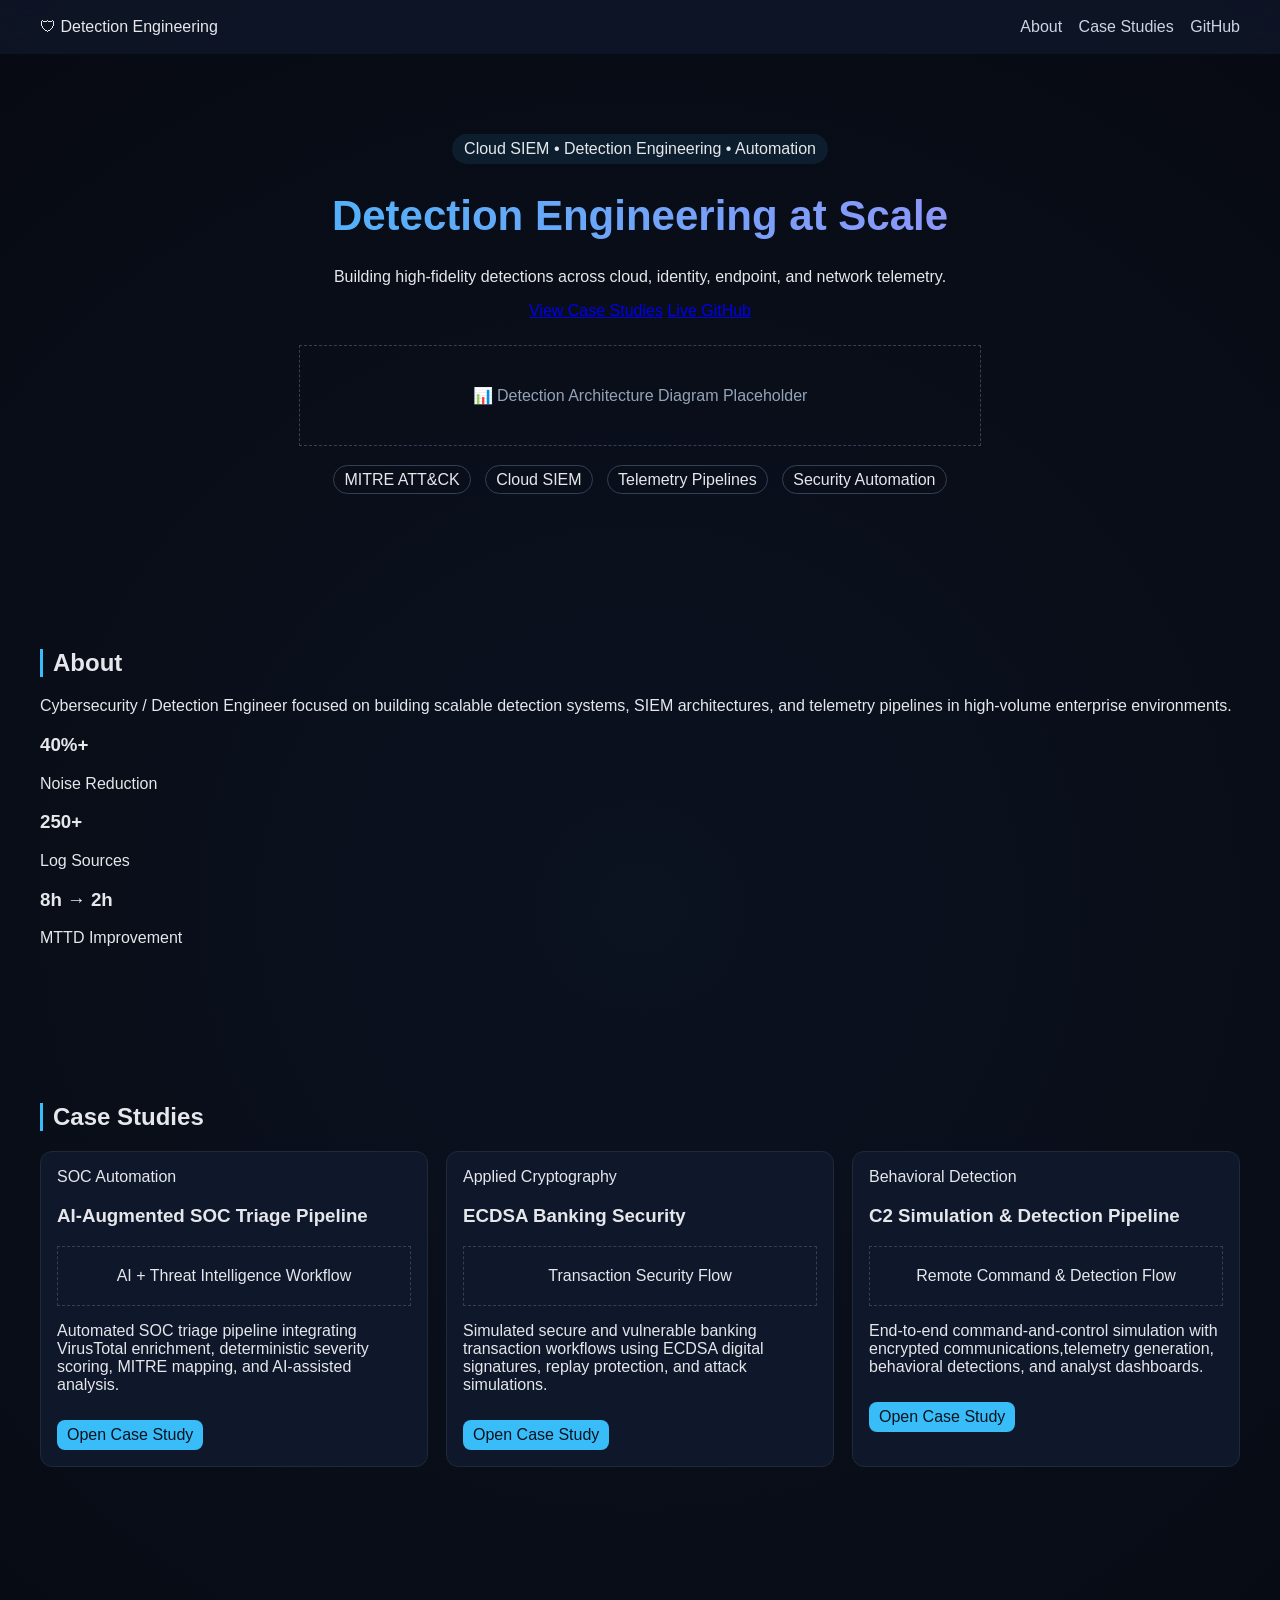
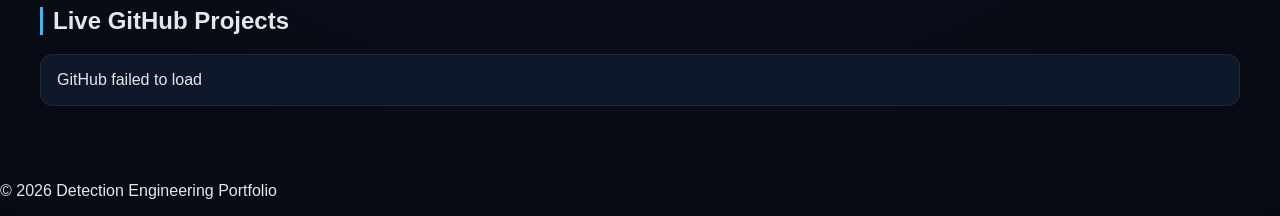
==== index.html @ 0fc83d26 "Update link for case study in index.html" ====
<!DOCTYPE html>
<html lang="en">
<head>
  <meta charset="UTF-8" />
  <meta name="viewport" content="width=device-width, initial-scale=1.0"/>
  <title>Detection Engineering Portfolio</title>
  <link rel="stylesheet" href="style.css">
</head>

<body>

<nav class="navbar">
  <div class="logo">🛡 Detection Engineering</div>
  <div class="links">
    <a href="#about">About</a>
    <a href="#projects">Case Studies</a>
    <a href="#github">GitHub</a>
  </div>
</nav>

<header class="hero">
  <div class="hero-tag">Cloud SIEM • Detection Engineering • Automation</div>
  <h1>Detection Engineering at Scale</h1>
  <p>Building high-fidelity detections across cloud, identity, endpoint, and network telemetry.</p>

  <div class="hero-actions">
    <a class="primary-btn" href="#projects">View Case Studies</a>
    <a class="secondary-btn" href="#github">Live GitHub</a>
  </div>

  <div class="hero-image">📊 Detection Architecture Diagram Placeholder</div>

  <div class="hero-badges">
    <span>MITRE ATT&CK</span>
    <span>Cloud SIEM</span>
    <span>Telemetry Pipelines</span>
    <span>Security Automation</span>
  </div>
</header>

<section id="about" class="section">
  <h2>About</h2>

  <div class="about-card">
    Cybersecurity / Detection Engineer focused on building scalable detection systems,
    SIEM architectures, and telemetry pipelines in high-volume enterprise environments.

    <div class="stats">
      <div class="stat"><h3>40%+</h3><p>Noise Reduction</p></div>
      <div class="stat"><h3>250+</h3><p>Log Sources</p></div>
      <div class="stat"><h3>8h → 2h</h3><p>MTTD Improvement</p></div>
    </div>
  </div>
</section>

<section id="projects" class="section">
  <h2>Case Studies</h2>

  <div class="grid">

    <div class="card">
      <div class="card-tag">SOC Automation</div>
      <h3>AI-Augmented SOC Triage Pipeline</h3>
      <div class="card-image">AI + Threat Intelligence Workflow </div>
      <p> Automated SOC triage pipeline integrating VirusTotal enrichment, deterministic severity scoring, MITRE mapping, and AI-assisted analysis. </p>
      <a class="card-btn" href="projects/llm-augmented-alert-triage -automation-pipeline.html"> Open Case Study </a>
    </div>

    <div class="card">
      <div class="card-tag">Applied Cryptography</div>
      <h3>ECDSA Banking Security</h3>
      <div class="card-image">Transaction Security Flow</div>
      <p>Simulated secure and vulnerable banking transaction workflows using ECDSA digital signatures, replay protection, and attack simulations.</p>
      <a class="card-btn" href="projects/ecdsa-banking-security.html">Open Case Study</a>
    </div>


    <div class="card">
      <div class="card-tag">Behavioral Detection</div>
      <h3>C2 Simulation & Detection Pipeline</h3>
      <div class="card-image">Remote Command & Detection Flow</div>
      <p>End-to-end command-and-control simulation with encrypted communications,telemetry generation, behavioral detections, and analyst dashboards.</p>
      <a class="card-btn" href="projects/c2-detection-pipeline.html">Open Case Study</a>
    </div>


  </div>
</section>

<section id="github" class="section">
  <h2>Live GitHub Projects</h2>
  <div class="grid" id="github-projects"></div>
</section>

<footer>
  <p>© 2026 Detection Engineering Portfolio</p>
</footer>

<script>
const langColors = {
  Python:"#3572A5", JavaScript:"#f1e05a", Go:"#00ADD8",
  Shell:"#89e051", TypeScript:"#2b7489"
};

function formatDate(d){
  return new Date(d).toLocaleDateString("en-US",{month:"short",year:"numeric"});
}

async function loadRepos(){
  const container = document.getElementById("github-projects");

  try {
    const res = await fetch("https://api.github.com/users/JanieAbutu/repos");
    const repos = await res.json();

    container.innerHTML = "";

    repos
      .filter(r => !r.fork)
      .sort((a,b)=>new Date(b.updated_at)-new Date(a.updated_at))
      .slice(0,6)
      .forEach(repo => {

        const card = document.createElement("div");
        card.className = "card";

        const color = langColors[repo.language] || "#64748b";

        card.innerHTML = `
          <div class="card-top">
            <span class="lang-dot" style="background:${color}"></span>
            <span class="card-tag">${repo.language || "Unknown"}</span>
          </div>

          <h3>${repo.name}</h3>

          <div class="card-image">🔗 Repo Preview</div>

          <p>${repo.description || "No description"}</p>

          <div class="repo-meta">
            📅 Created ${formatDate(repo.created_at)}
            • 🔄 Updated ${formatDate(repo.updated_at)}
          </div>

          <a class="card-btn" href="${repo.html_url}" target="_blank">
            View Repository →
          </a>
        `;

        container.appendChild(card);
      });

  } catch(e){
    container.innerHTML = "<div class='card'>GitHub failed to load</div>";
  }
}

window.addEventListener("DOMContentLoaded", loadRepos);
</script>

</body>
</html>
---- style.css ----
body {
  margin:0;
  font-family: Arial;
  background: radial-gradient(circle,#0b1220,#070a12);
  color:#e5e7eb;
}

/* NAV */
.navbar {
  display:flex;
  justify-content:space-between;
  padding:18px 40px;
  background:rgba(15,23,42,0.8);
  backdrop-filter:blur(10px);
}

.navbar a { color:#cbd5e1; margin-left:12px; text-decoration:none; }

/* HERO */
.hero { text-align:center; padding:80px 40px; }

.hero h1 {
  font-size:42px;
  background:linear-gradient(90deg,#38bdf8,#a78bfa);
  -webkit-background-clip:text;
  -webkit-text-fill-color:transparent;
}

.hero-tag {
  background:rgba(56,189,248,0.1);
  padding:6px 12px;
  display:inline-block;
  border-radius:999px;
}

.hero-image {
  margin:25px auto;
  padding:40px;
  border:1px dashed #334155;
  max-width:600px;
  color:#94a3b8;
}

/* SECTIONS */
.section { padding:60px 40px; }

h2 { border-left:3px solid #38bdf8; padding-left:10px; }

/* GRID */
.grid {
  display:grid;
  grid-template-columns:repeat(auto-fit,minmax(260px,1fr));
  gap:18px;
}

/* CARDS */
.card {
  background:#0f172a;
  border:1px solid #1f2937;
  padding:16px;
  border-radius:12px;
}

.card:hover { border-color:#38bdf8; transform:translateY(-4px); }

.card-image {
  padding:20px;
  border:1px dashed #334155;
  margin:10px 0;
  text-align:center;
}

/* BADGES */
.hero-badges span {
  margin:5px;
  padding:5px 10px;
  border:1px solid #334155;
  border-radius:999px;
}

/* META */
.repo-meta {
  font-size:12px;
  color:#94a3b8;
}

/* BUTTON */
.card-btn {
  display:inline-block;
  margin-top:10px;
  padding:6px 10px;
  background:#38bdf8;
  color:#0b1220;
  border-radius:8px;
  text-decoration:none;
}
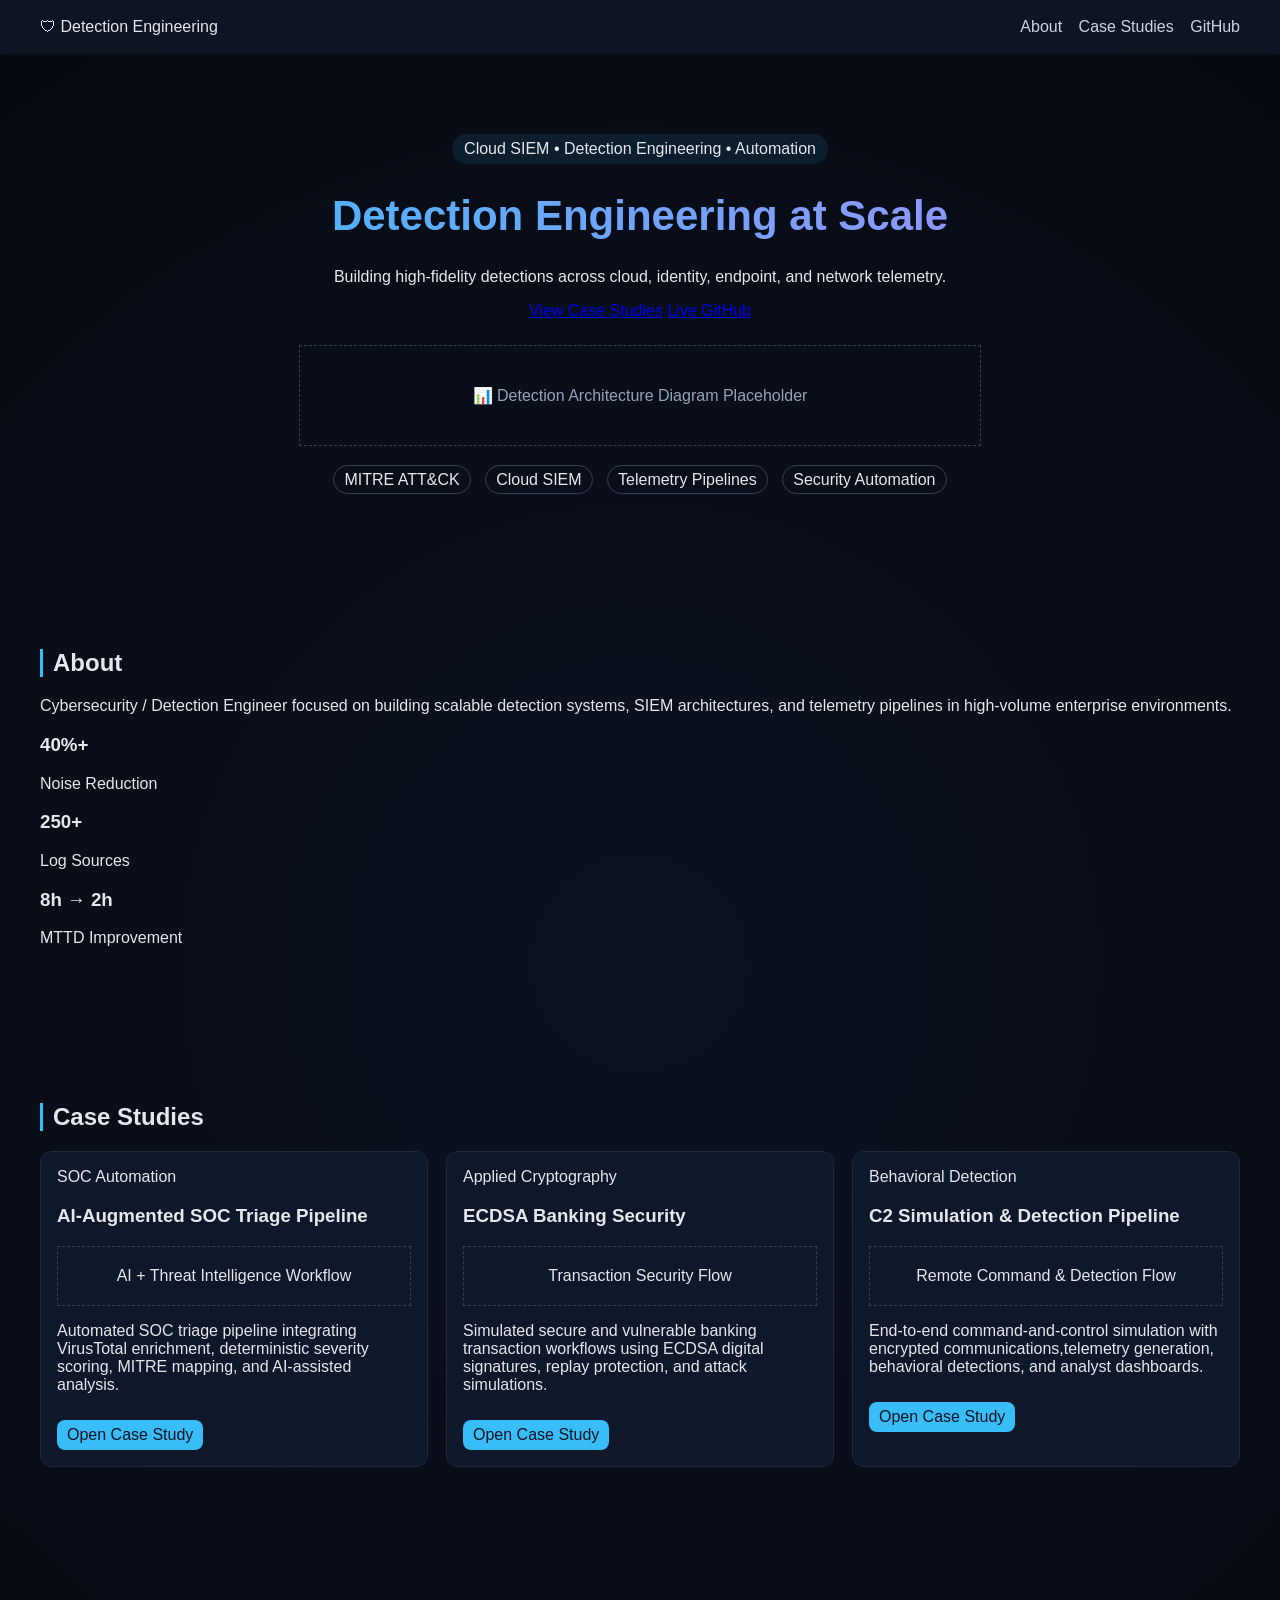
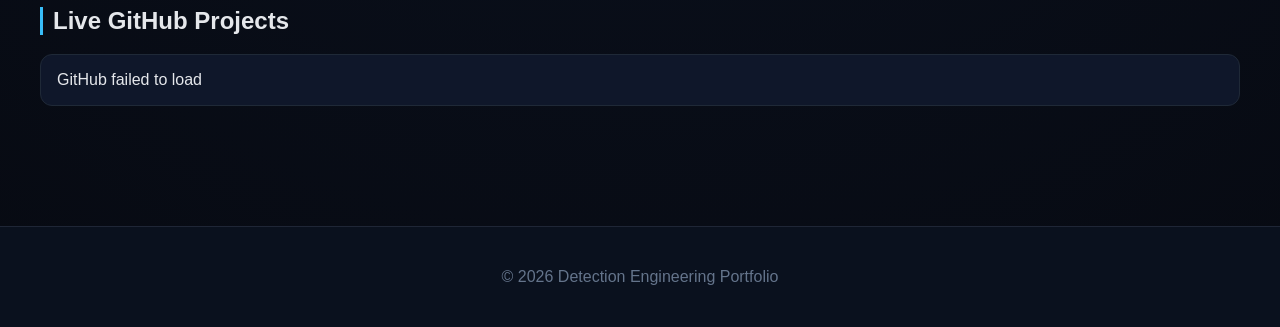
==== commit fc18bb74: "Update link to C2 simulation detection case study" ====
--- a/index.html
+++ b/index.html
@@ -80,7 +80,7 @@
       <h3>C2 Simulation & Detection Pipeline</h3>
       <div class="card-image">Remote Command & Detection Flow</div>
       <p>End-to-end command-and-control simulation with encrypted communications,telemetry generation, behavioral detections, and analyst dashboards.</p>
-      <a class="card-btn" href="projects/c2-detection-pipeline.html">Open Case Study</a>
+      <a class="card-btn" href="projects/C2-simulation-detection.html">Open Case Study</a>
     </div>
 
 
@@ -116,7 +116,7 @@
     container.innerHTML = "";
 
     repos
-      .filter(r => !r.fork)
+      .filter(r => !r.fork && r.name !== "JanieAbutu.github.io")
       .sort((a,b)=>new Date(b.updated_at)-new Date(a.updated_at))
       .slice(0,6)
       .forEach(repo => {
--- a/style.css
+++ b/style.css
@@ -94,3 +94,49 @@
   border-radius:8px;
   text-decoration:none;
 }
+
+footer {
+  text-align: center;
+  padding: 25px 20px;
+  color: #64748b;
+  border-top: 1px solid rgba(148, 163, 184, 0.15);
+  margin-top: 60px;
+  background: rgba(11, 18, 32, 0.9);
+}
+
+.case-navbar {
+  position: sticky;
+  top: 0;
+  z-index: 1000;
+
+  display: flex;
+  align-items: center;
+  justify-content: space-between;
+
+  padding: 14px 24px;
+
+  background: rgba(11, 18, 32, 0.85);
+  backdrop-filter: blur(12px);
+
+  border-bottom: 1px solid rgba(148, 163, 184, 0.15);
+}
+
+.back-link {
+  color: #38bdf8;
+  text-decoration: none;
+  font-size: 14px;
+  padding: 6px 10px;
+  border-radius: 8px;
+  border: 1px solid rgba(56, 189, 248, 0.25);
+  transition: 0.2s;
+}
+
+.back-link:hover {
+  background: rgba(56, 189, 248, 0.12);
+}
+
+.case-title {
+  color: #cbd5e1;
+  font-size: 14px;
+  opacity: 0.8;
+}
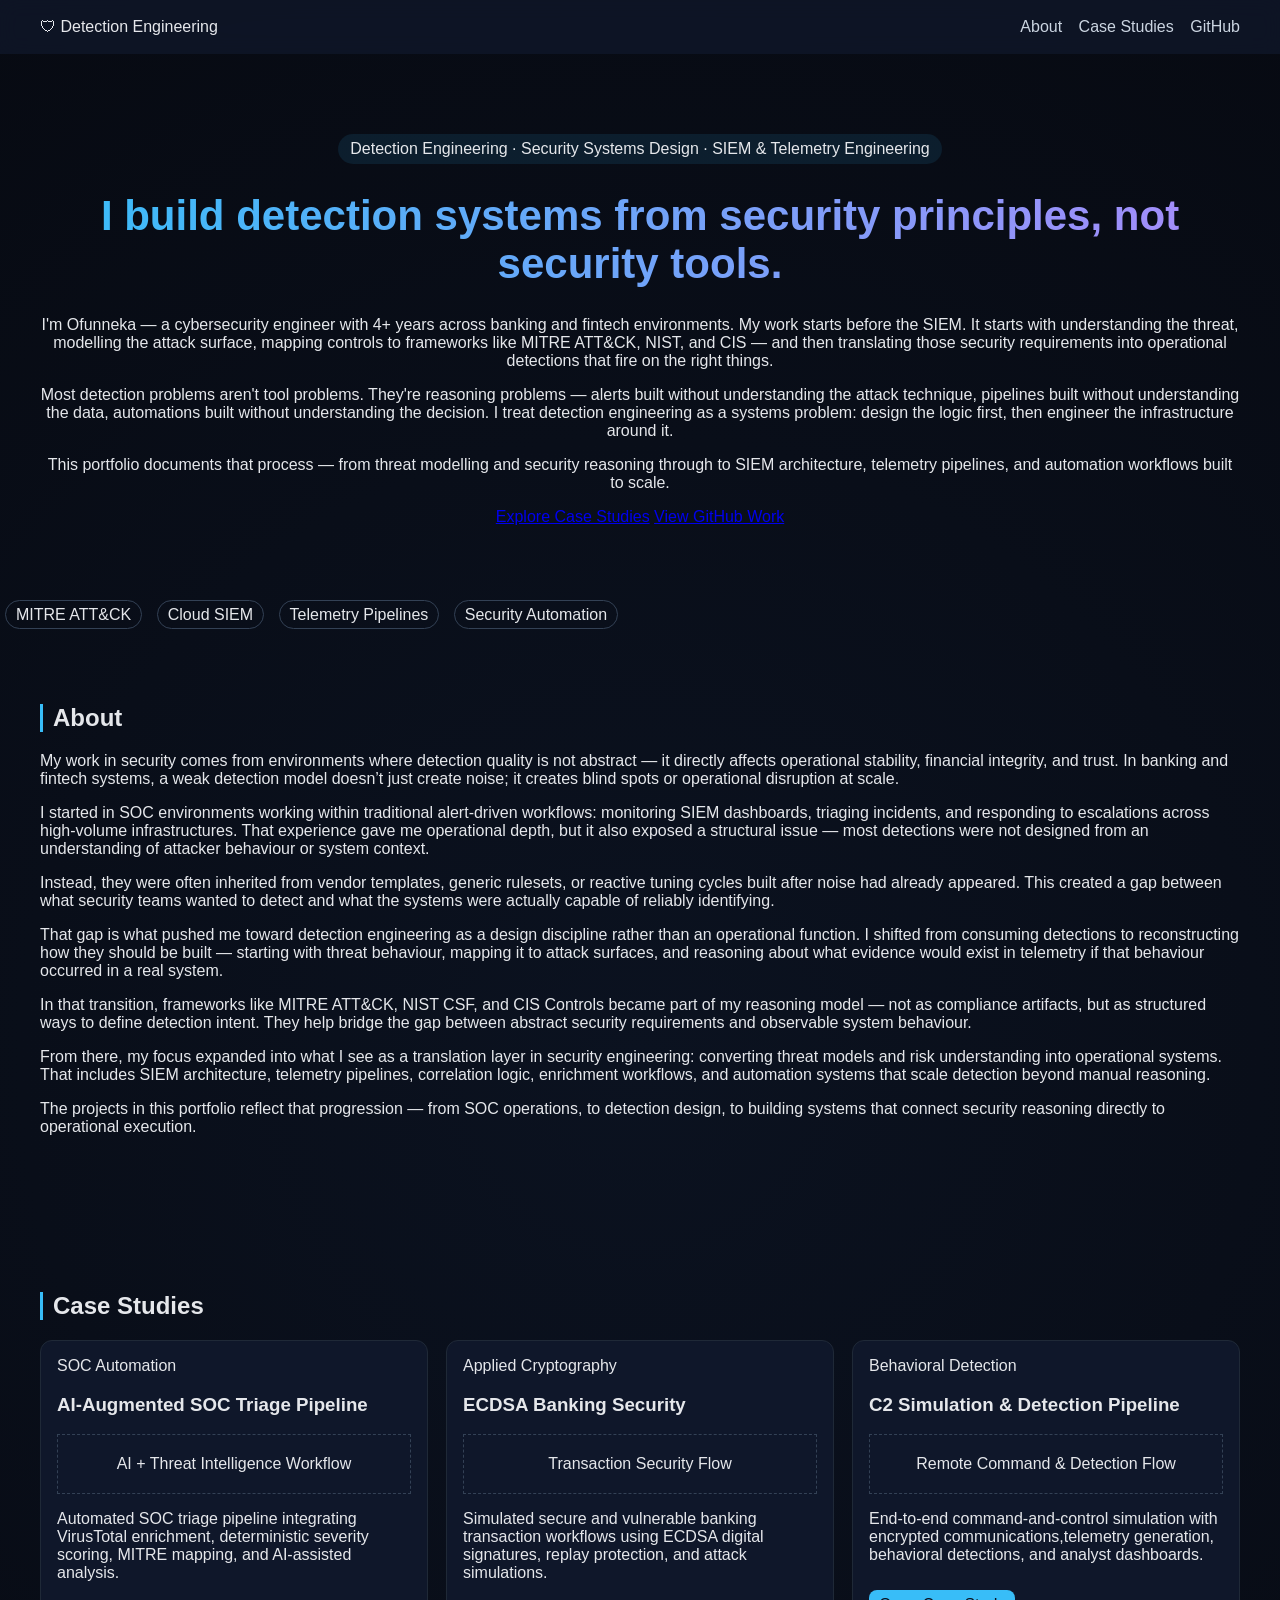
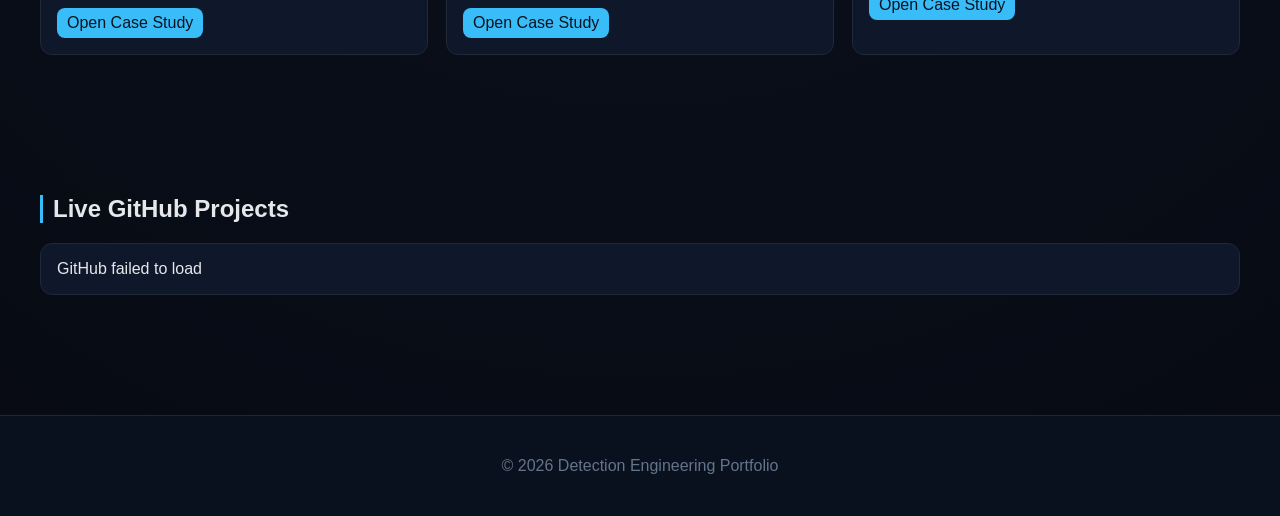
==== commit 0aa38523: "Revise hero and about sections for clarity and detail Updated hero section and about section content" ====
--- a/index.html
+++ b/index.html
@@ -19,16 +19,38 @@
 </nav>
 
 <header class="hero">
-  <div class="hero-tag">Cloud SIEM • Detection Engineering • Automation</div>
-  <h1>Detection Engineering at Scale</h1>
-  <p>Building high-fidelity detections across cloud, identity, endpoint, and network telemetry.</p>
+
+  <div class="hero-tag">
+    Detection Engineering · Security Systems Design · SIEM & Telemetry Engineering
+  </div>
+
+  <h1>I build detection systems from security principles, not security tools.</h1>
+
+  <p>
+    I'm Ofunneka — a cybersecurity engineer with 4+ years across banking and fintech environments.
+    My work starts before the SIEM. It starts with understanding the threat, modelling the attack surface,
+    mapping controls to frameworks like MITRE ATT&CK, NIST, and CIS — and then translating those security
+    requirements into operational detections that fire on the right things.
+  </p>
+
+  <p>
+    Most detection problems aren't tool problems. They're reasoning problems — alerts built without understanding
+    the attack technique, pipelines built without understanding the data, automations built without understanding
+    the decision. I treat detection engineering as a systems problem: design the logic first, then engineer the
+    infrastructure around it.
+  </p>
+
+  <p>
+    This portfolio documents that process — from threat modelling and security reasoning through to SIEM architecture,
+    telemetry pipelines, and automation workflows built to scale.
+  </p>
 
   <div class="hero-actions">
-    <a class="primary-btn" href="#projects">View Case Studies</a>
-    <a class="secondary-btn" href="#github">Live GitHub</a>
-  </div>
-
-  <div class="hero-image">📊 Detection Architecture Diagram Placeholder</div>
+    <a class="primary-btn" href="#projects">Explore Case Studies</a>
+    <a class="secondary-btn" href="#github">View GitHub Work</a>
+  </div>
+
+</header>
 
   <div class="hero-badges">
     <span>MITRE ATT&CK</span>
@@ -39,18 +61,56 @@
 </header>
 
 <section id="about" class="section">
+
   <h2>About</h2>
 
   <div class="about-card">
-    Cybersecurity / Detection Engineer focused on building scalable detection systems,
-    SIEM architectures, and telemetry pipelines in high-volume enterprise environments.
-
-    <div class="stats">
-      <div class="stat"><h3>40%+</h3><p>Noise Reduction</p></div>
-      <div class="stat"><h3>250+</h3><p>Log Sources</p></div>
-      <div class="stat"><h3>8h → 2h</h3><p>MTTD Improvement</p></div>
-    </div>
-  </div>
+
+    <p>
+      My work in security comes from environments where detection quality is not abstract — it directly affects
+      operational stability, financial integrity, and trust. In banking and fintech systems, a weak detection model
+      doesn’t just create noise; it creates blind spots or operational disruption at scale.
+    </p>
+
+    <p>
+      I started in SOC environments working within traditional alert-driven workflows: monitoring SIEM dashboards,
+      triaging incidents, and responding to escalations across high-volume infrastructures. That experience gave me
+      operational depth, but it also exposed a structural issue — most detections were not designed from an
+      understanding of attacker behaviour or system context.
+    </p>
+
+    <p>
+      Instead, they were often inherited from vendor templates, generic rulesets, or reactive tuning cycles built
+      after noise had already appeared. This created a gap between what security teams wanted to detect and what
+      the systems were actually capable of reliably identifying.
+    </p>
+
+    <p>
+      That gap is what pushed me toward detection engineering as a design discipline rather than an operational function.
+      I shifted from consuming detections to reconstructing how they should be built — starting with threat behaviour,
+      mapping it to attack surfaces, and reasoning about what evidence would exist in telemetry if that behaviour
+      occurred in a real system.
+    </p>
+
+    <p>
+      In that transition, frameworks like MITRE ATT&CK, NIST CSF, and CIS Controls became part of my reasoning model —
+      not as compliance artifacts, but as structured ways to define detection intent. They help bridge the gap between
+      abstract security requirements and observable system behaviour.
+    </p>
+
+    <p>
+      From there, my focus expanded into what I see as a translation layer in security engineering: converting threat
+      models and risk understanding into operational systems. That includes SIEM architecture, telemetry pipelines,
+      correlation logic, enrichment workflows, and automation systems that scale detection beyond manual reasoning.
+    </p>
+
+    <p>
+      The projects in this portfolio reflect that progression — from SOC operations, to detection design, to building
+      systems that connect security reasoning directly to operational execution.
+    </p>
+
+  </div>
+
 </section>
 
 <section id="projects" class="section">
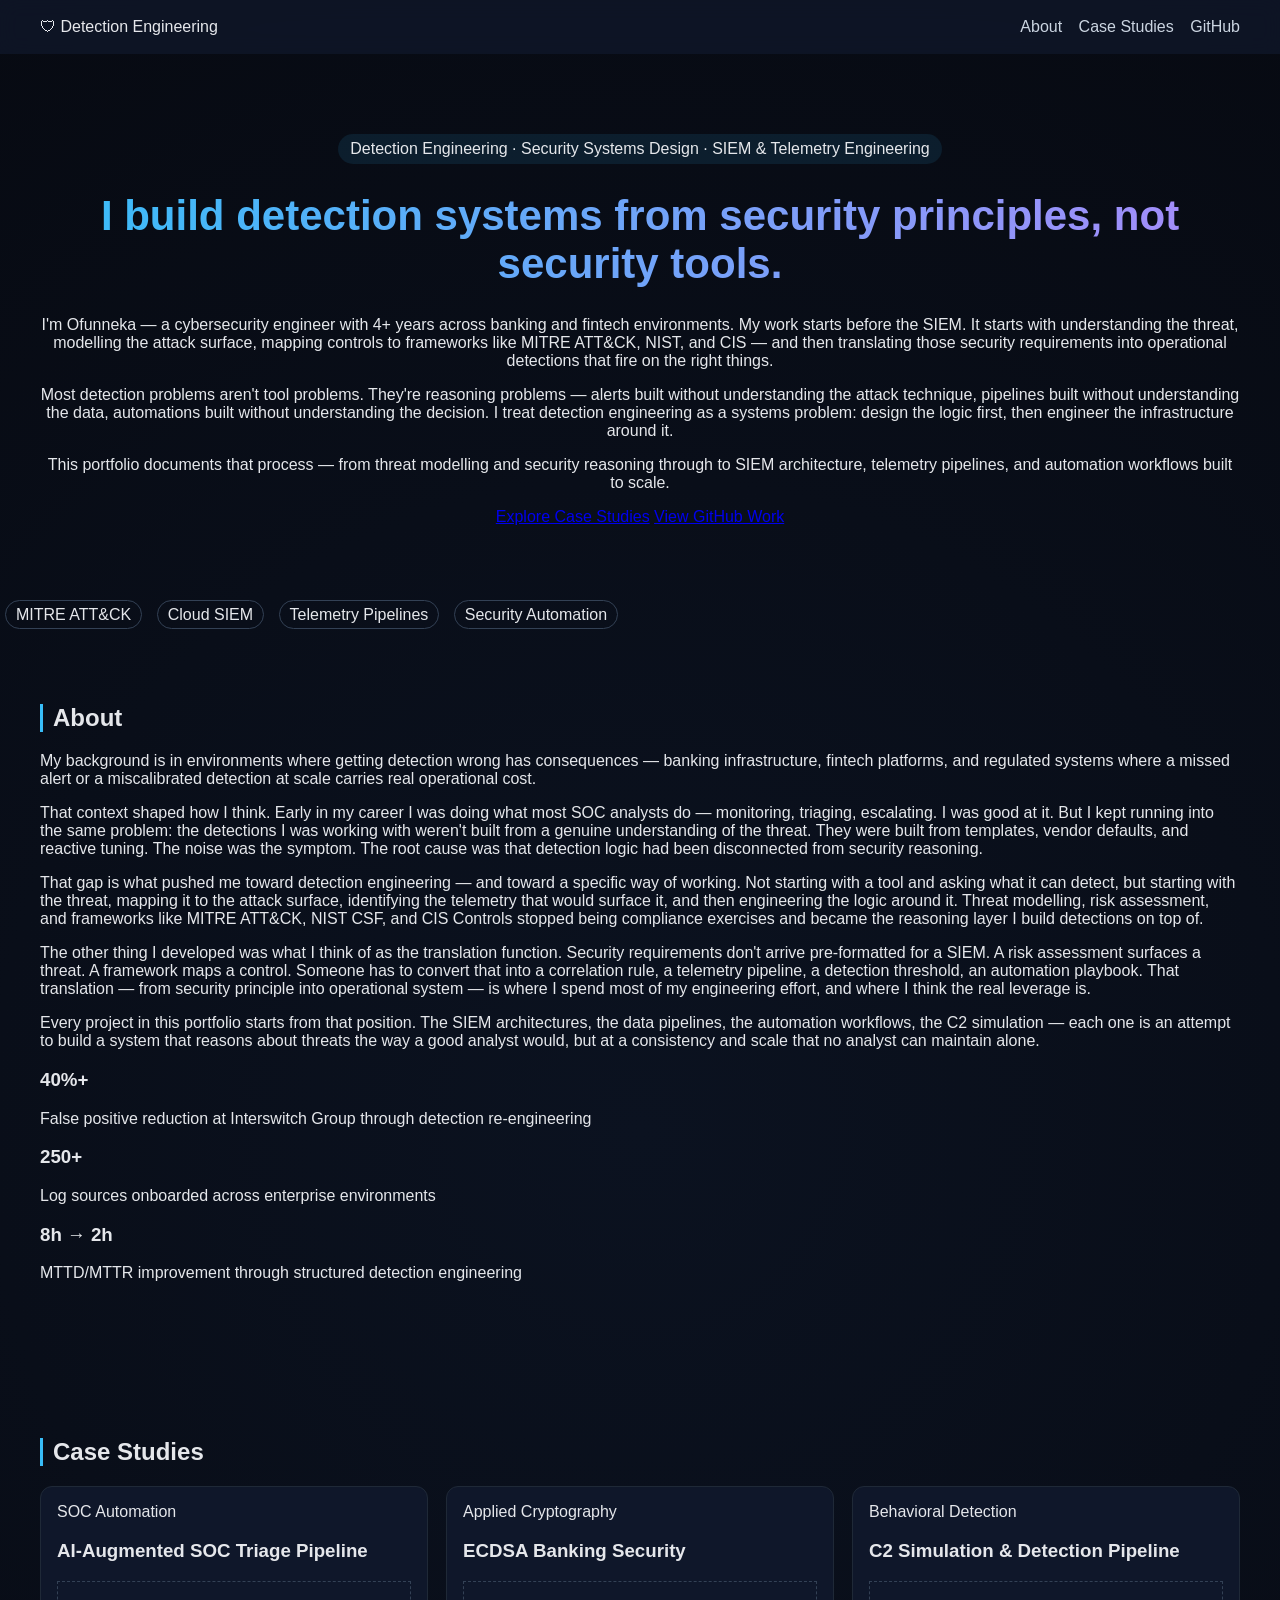
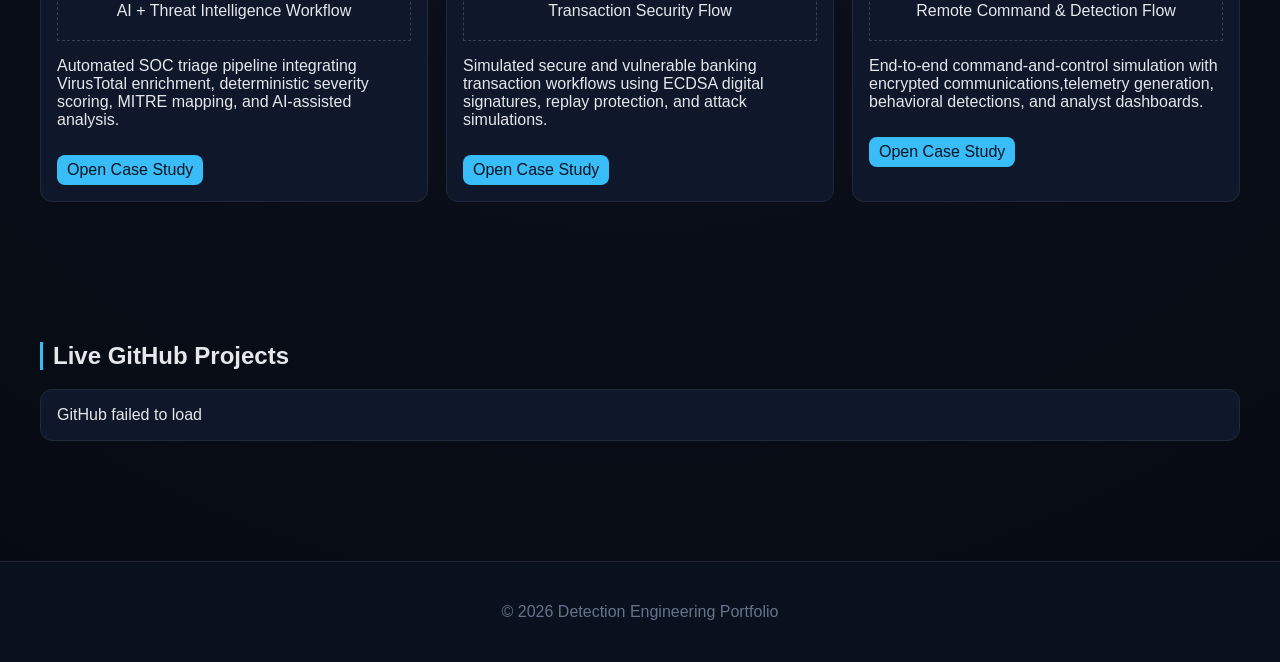
==== commit 27bee4e5: "Revise detection engineering narrative and add stats Refined the narrative on detection engineering," ====
--- a/index.html
+++ b/index.html
@@ -67,47 +67,59 @@
   <div class="about-card">
 
     <p>
-      My work in security comes from environments where detection quality is not abstract — it directly affects
-      operational stability, financial integrity, and trust. In banking and fintech systems, a weak detection model
-      doesn’t just create noise; it creates blind spots or operational disruption at scale.
-    </p>
-
-    <p>
-      I started in SOC environments working within traditional alert-driven workflows: monitoring SIEM dashboards,
-      triaging incidents, and responding to escalations across high-volume infrastructures. That experience gave me
-      operational depth, but it also exposed a structural issue — most detections were not designed from an
-      understanding of attacker behaviour or system context.
-    </p>
-
-    <p>
-      Instead, they were often inherited from vendor templates, generic rulesets, or reactive tuning cycles built
-      after noise had already appeared. This created a gap between what security teams wanted to detect and what
-      the systems were actually capable of reliably identifying.
-    </p>
-
-    <p>
-      That gap is what pushed me toward detection engineering as a design discipline rather than an operational function.
-      I shifted from consuming detections to reconstructing how they should be built — starting with threat behaviour,
-      mapping it to attack surfaces, and reasoning about what evidence would exist in telemetry if that behaviour
-      occurred in a real system.
-    </p>
-
-    <p>
-      In that transition, frameworks like MITRE ATT&CK, NIST CSF, and CIS Controls became part of my reasoning model —
-      not as compliance artifacts, but as structured ways to define detection intent. They help bridge the gap between
-      abstract security requirements and observable system behaviour.
-    </p>
-
-    <p>
-      From there, my focus expanded into what I see as a translation layer in security engineering: converting threat
-      models and risk understanding into operational systems. That includes SIEM architecture, telemetry pipelines,
-      correlation logic, enrichment workflows, and automation systems that scale detection beyond manual reasoning.
-    </p>
-
-    <p>
-      The projects in this portfolio reflect that progression — from SOC operations, to detection design, to building
-      systems that connect security reasoning directly to operational execution.
-    </p>
+      My background is in environments where getting detection wrong has consequences — banking infrastructure,
+      fintech platforms, and regulated systems where a missed alert or a miscalibrated detection at scale carries
+      real operational cost.
+    </p>
+
+    <p>
+      That context shaped how I think. Early in my career I was doing what most SOC analysts do — monitoring,
+      triaging, escalating. I was good at it. But I kept running into the same problem: the detections I was
+      working with weren't built from a genuine understanding of the threat. They were built from templates,
+      vendor defaults, and reactive tuning. The noise was the symptom. The root cause was that detection logic
+      had been disconnected from security reasoning.
+    </p>
+
+    <p>
+      That gap is what pushed me toward detection engineering — and toward a specific way of working. Not starting
+      with a tool and asking what it can detect, but starting with the threat, mapping it to the attack surface,
+      identifying the telemetry that would surface it, and then engineering the logic around it. Threat modelling,
+      risk assessment, and frameworks like MITRE ATT&CK, NIST CSF, and CIS Controls stopped being compliance exercises
+      and became the reasoning layer I build detections on top of.
+    </p>
+
+    <p>
+      The other thing I developed was what I think of as the translation function. Security requirements don't arrive
+      pre-formatted for a SIEM. A risk assessment surfaces a threat. A framework maps a control. Someone has to convert
+      that into a correlation rule, a telemetry pipeline, a detection threshold, an automation playbook. That translation —
+      from security principle into operational system — is where I spend most of my engineering effort, and where I think
+      the real leverage is.
+    </p>
+
+    <p>
+      Every project in this portfolio starts from that position. The SIEM architectures, the data pipelines, the automation
+      workflows, the C2 simulation — each one is an attempt to build a system that reasons about threats the way a good
+      analyst would, but at a consistency and scale that no analyst can maintain alone.
+    </p>
+
+    <div class="stats">
+
+      <div class="stat">
+        <h3>40%+</h3>
+        <p>False positive reduction at Interswitch Group through detection re-engineering</p>
+      </div>
+
+      <div class="stat">
+        <h3>250+</h3>
+        <p>Log sources onboarded across enterprise environments</p>
+      </div>
+
+      <div class="stat">
+        <h3>8h → 2h</h3>
+        <p>MTTD/MTTR improvement through structured detection engineering</p>
+      </div>
+
+    </div>
 
   </div>
 
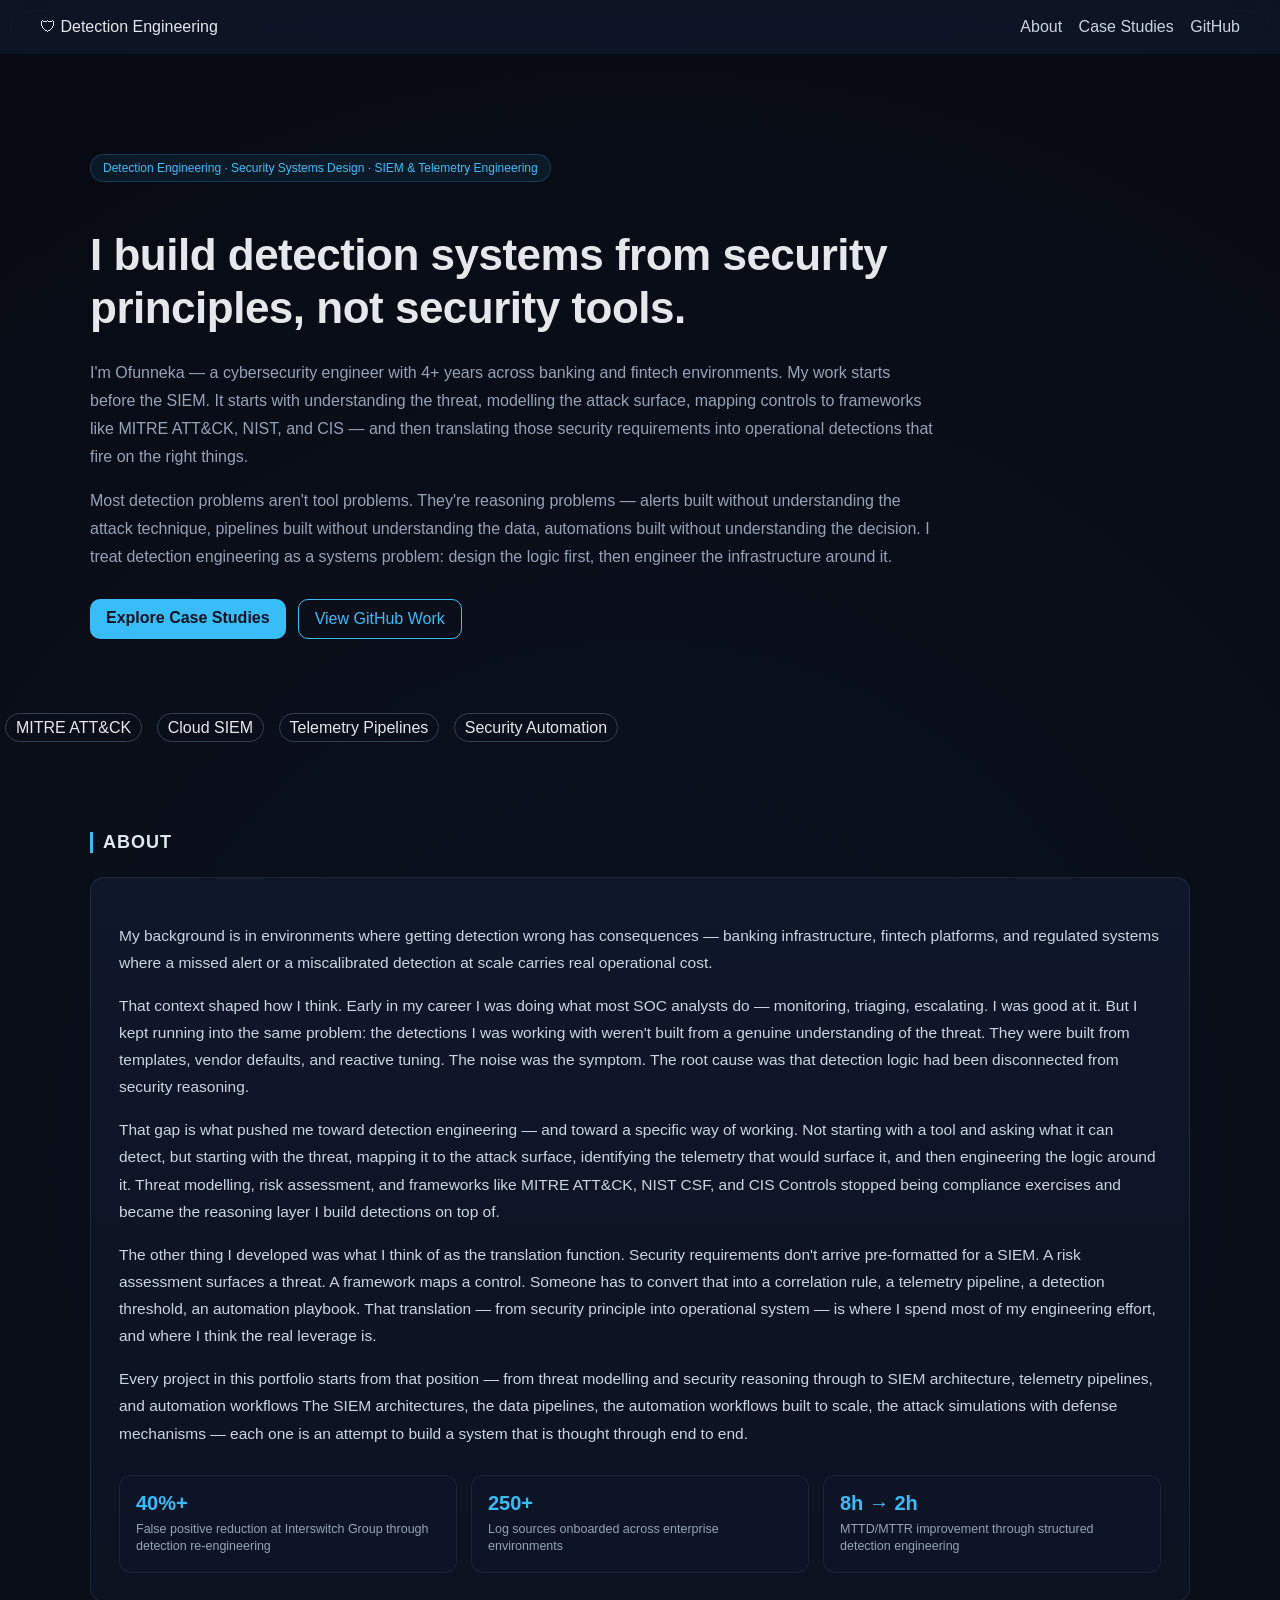
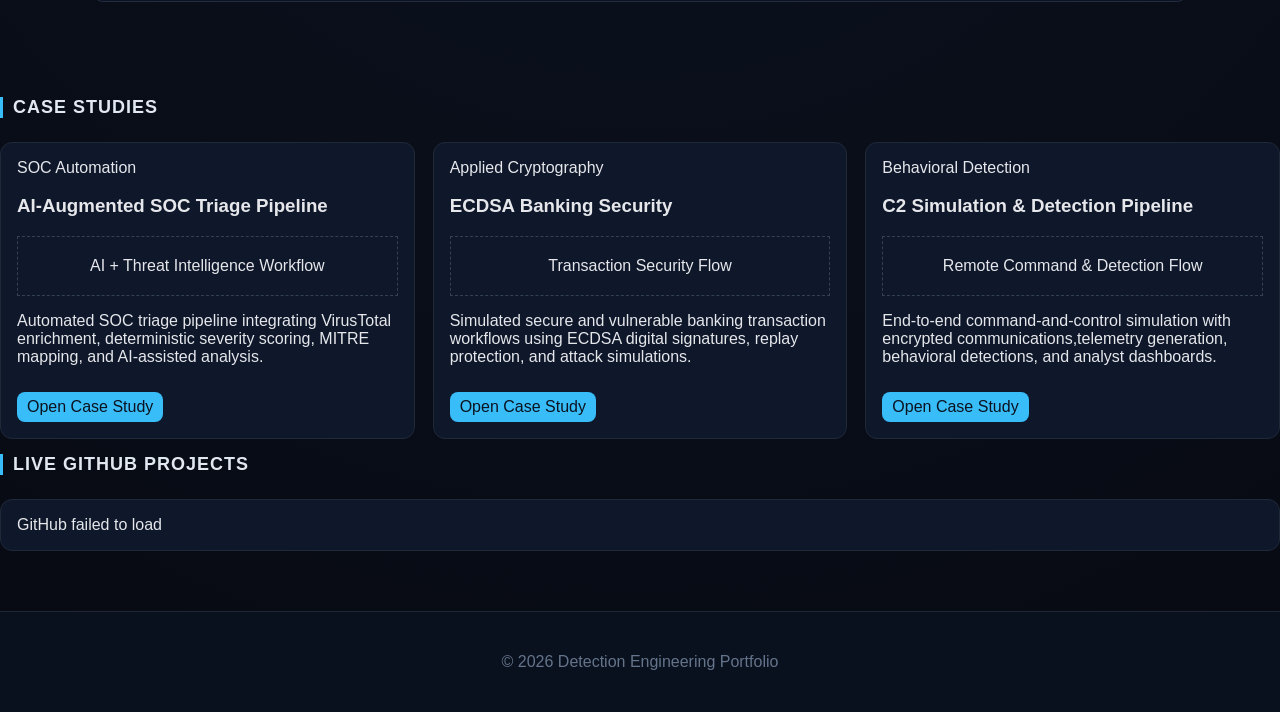
==== commit ae1f2874: "Refactor portfolio description for conciseness Removed redundant paragraph and merged content for cl" ====
--- a/index.html
+++ b/index.html
@@ -40,10 +40,6 @@
     infrastructure around it.
   </p>
 
-  <p>
-    This portfolio documents that process — from threat modelling and security reasoning through to SIEM architecture,
-    telemetry pipelines, and automation workflows built to scale.
-  </p>
 
   <div class="hero-actions">
     <a class="primary-btn" href="#projects">Explore Case Studies</a>
@@ -97,9 +93,9 @@
     </p>
 
     <p>
-      Every project in this portfolio starts from that position. The SIEM architectures, the data pipelines, the automation
-      workflows, the C2 simulation — each one is an attempt to build a system that reasons about threats the way a good
-      analyst would, but at a consistency and scale that no analyst can maintain alone.
+      Every project in this portfolio starts from that position — from threat modelling and security reasoning through to SIEM architecture,
+    telemetry pipelines, and automation workflows The SIEM architectures, the data pipelines, the automation
+      workflows built to scale, the attack simulations with defense mechanisms — each one is an attempt to build a system that is thought through end to end. 
     </p>
 
     <div class="stats">
--- a/style.css
+++ b/style.css
@@ -16,35 +16,155 @@
 
 .navbar a { color:#cbd5e1; margin-left:12px; text-decoration:none; }
 
-/* HERO */
-.hero { text-align:center; padding:80px 40px; }
-
-.hero h1 {
-  font-size:42px;
-  background:linear-gradient(90deg,#38bdf8,#a78bfa);
-  -webkit-background-clip:text;
-  -webkit-text-fill-color:transparent;
-}
-
-.hero-tag {
-  background:rgba(56,189,248,0.1);
-  padding:6px 12px;
-  display:inline-block;
-  border-radius:999px;
-}
-
-.hero-image {
-  margin:25px auto;
-  padding:40px;
-  border:1px dashed #334155;
-  max-width:600px;
-  color:#94a3b8;
-}
-
-/* SECTIONS */
-.section { padding:60px 40px; }
-
-h2 { border-left:3px solid #38bdf8; padding-left:10px; }
+/* =========================
+   HERO - EXECUTIVE LAYOUT
+  ========================= */
+  
+  .hero {
+    padding: 100px 40px 80px;
+    max-width: 1100px;
+    margin: 0 auto;
+    text-align: left;
+  }
+  
+  /* positioning tag */
+  .hero-tag {
+    display: inline-block;
+    padding: 6px 12px;
+    border-radius: 999px;
+    font-size: 12px;
+    color: #38bdf8;
+    background: rgba(56, 189, 248, 0.08);
+    border: 1px solid rgba(56, 189, 248, 0.2);
+    margin-bottom: 18px;
+  }
+  
+  /* main hero headline */
+  .hero h1 {
+    font-size: 44px;
+    line-height: 1.2;
+    font-weight: 700;
+    margin-bottom: 24px;
+    letter-spacing: -0.5px;
+    max-width: 900px;
+  }
+  
+  /* hero paragraphs */
+  .hero p {
+    font-size: 16px;
+    line-height: 1.75;
+    color: #94a3b8;
+    margin-bottom: 16px;
+    max-width: 850px;
+  }
+  
+  /* CTA buttons */
+  .hero-actions {
+    margin-top: 28px;
+    display: flex;
+    gap: 12px;
+  }
+  
+  /* =========================
+     ABOUT - NARRATIVE CARD
+  ========================= */
+  
+  #about {
+    padding: 80px 40px;
+    max-width: 1100px;
+    margin: 0 auto;
+  }
+  
+  /* section title refinement */
+  .section h2 {
+    font-size: 18px;
+    letter-spacing: 1px;
+    text-transform: uppercase;
+    color: #e2e8f0;
+    margin-bottom: 24px;
+    border-left: 3px solid #38bdf8;
+    padding-left: 10px;
+  }
+  
+  /* about container */
+  .about-card {
+    background: linear-gradient(180deg, #0f172a, #0b1220);
+    border: 1px solid rgba(148, 163, 184, 0.15);
+    border-radius: 14px;
+    padding: 28px;
+  }
+  
+  /* paragraph spacing + readability */
+  .about-card p {
+    font-size: 15.5px;
+    line-height: 1.75;
+    color: #cbd5e1;
+    margin-bottom: 16px;
+  }
+  
+  /* remove last paragraph spacing */
+  .about-card p:last-of-type {
+    margin-bottom: 0;
+  }
+  
+  /* =========================
+     STATS (VISUAL EMPHASIS ROW)
+  ========================= */
+  
+  .stats {
+    display: grid;
+    grid-template-columns: repeat(3, 1fr);
+    gap: 14px;
+    margin-top: 28px;
+  }
+  
+  /* stat card */
+  .stat {
+    background: rgba(15, 23, 42, 0.6);
+    border: 1px solid rgba(148, 163, 184, 0.12);
+    border-radius: 12px;
+    padding: 16px;
+    text-align: left;
+  }
+  
+  /* stat number */
+  .stat h3 {
+    margin: 0;
+    font-size: 20px;
+    color: #38bdf8;
+  }
+  
+  /* stat label */
+  .stat p {
+    margin: 6px 0 0;
+    font-size: 12.5px;
+    color: #94a3b8;
+    line-height: 1.4;
+  }
+  
+  /* =========================
+     RESPONSIVE
+  ========================= */
+  
+  @media (max-width: 768px) {
+  
+    .hero {
+      padding: 80px 20px 60px;
+    }
+  
+    .hero h1 {
+      font-size: 32px;
+    }
+  
+    .hero-actions {
+      flex-direction: column;
+      align-items: flex-start;
+    }
+  
+    .stats {
+      grid-template-columns: 1fr;
+    }
+  }
 
 /* GRID */
 .grid {
@@ -140,3 +260,47 @@
   font-size: 14px;
   opacity: 0.8;
 }
+
+/* =========================
+   HERO CTA BUTTONS (MISSING PIECE)
+========================= */
+
+.hero-actions {
+  margin-top: 28px;
+  display: flex;
+  gap: 12px;
+}
+
+/* PRIMARY BUTTON */
+.primary-btn {
+  display: inline-block;
+  padding: 10px 16px;
+  background: #38bdf8;
+  color: #0b1220;
+  border-radius: 10px;
+  text-decoration: none;
+  font-weight: 600;
+  transition: 0.2s ease;
+}
+
+.primary-btn:hover {
+  background: #7dd3fc;
+  transform: translateY(-2px);
+}
+
+/* SECONDARY BUTTON */
+.secondary-btn {
+  display: inline-block;
+  padding: 10px 16px;
+  border: 1px solid #38bdf8;
+  color: #38bdf8;
+  border-radius: 10px;
+  text-decoration: none;
+  font-weight: 500;
+  transition: 0.2s ease;
+}
+
+.secondary-btn:hover {
+  background: rgba(56, 189, 248, 0.12);
+  transform: translateY(-2px);
+}
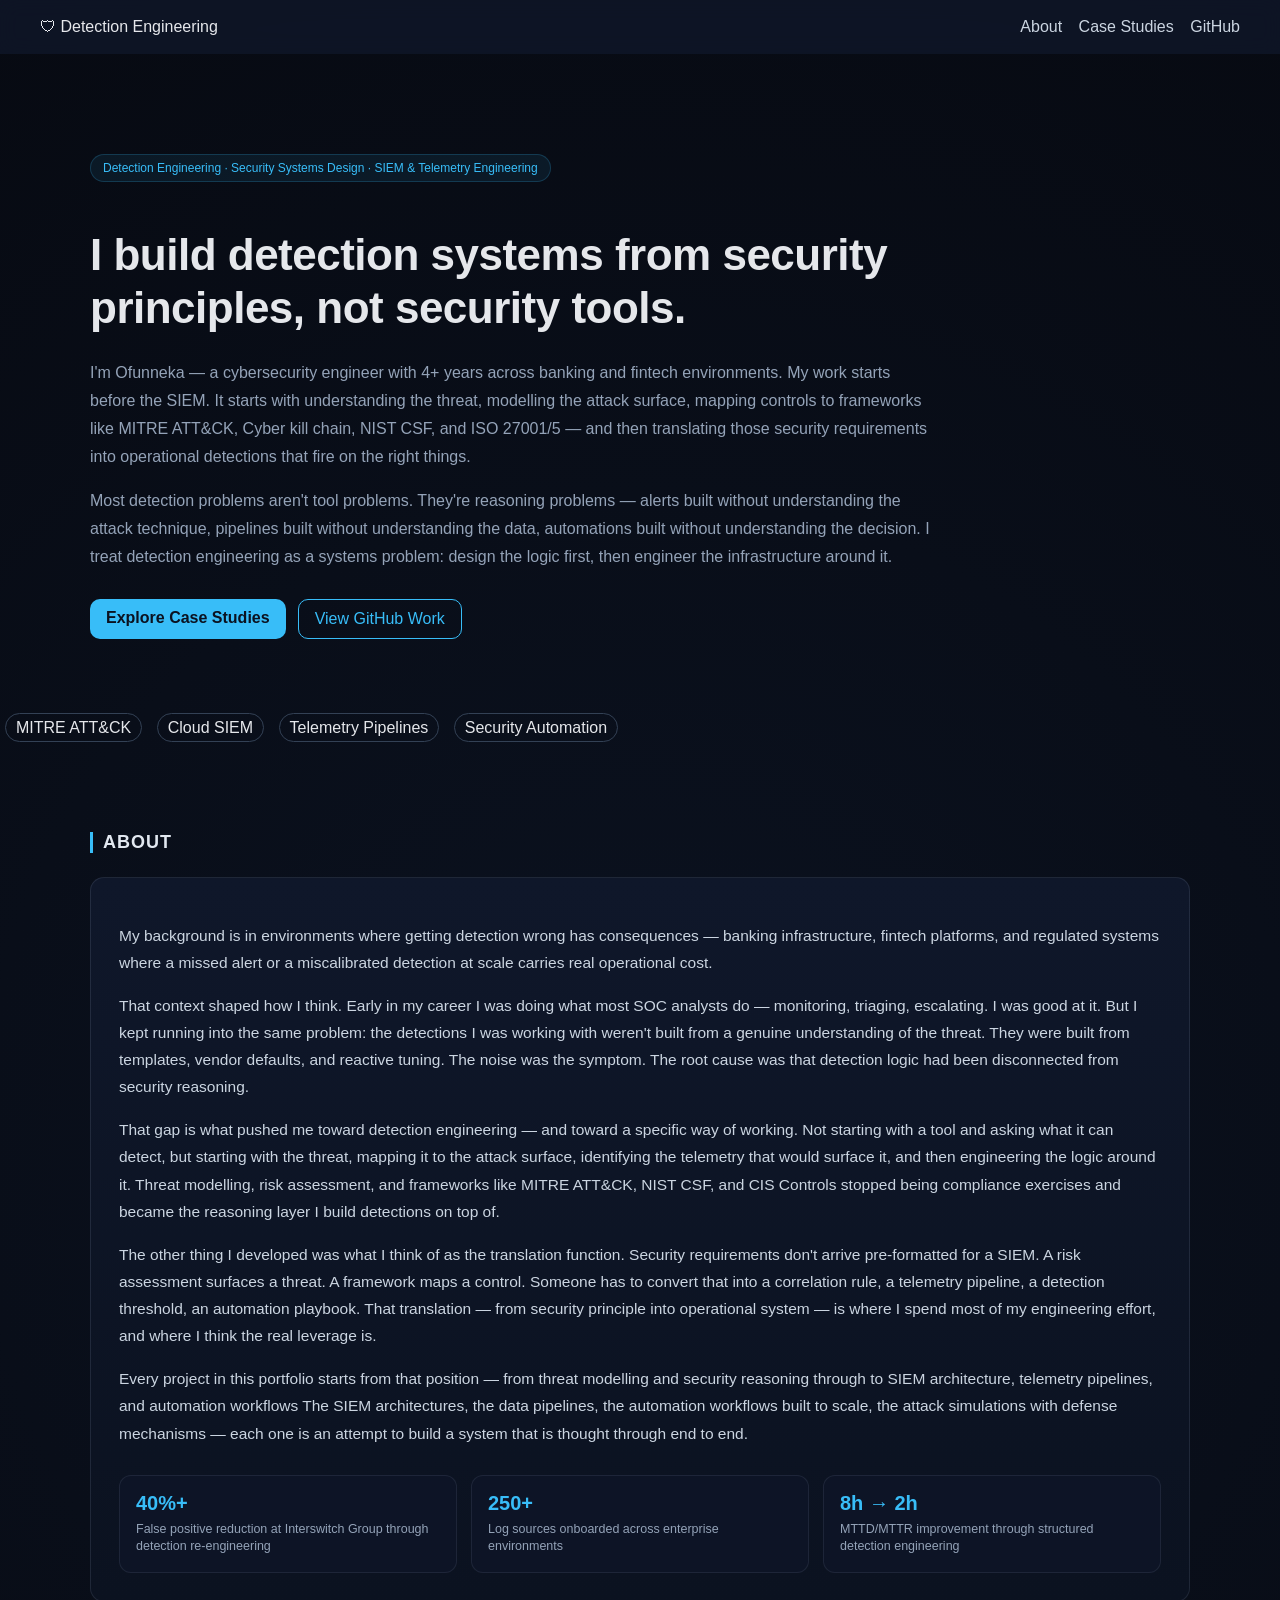
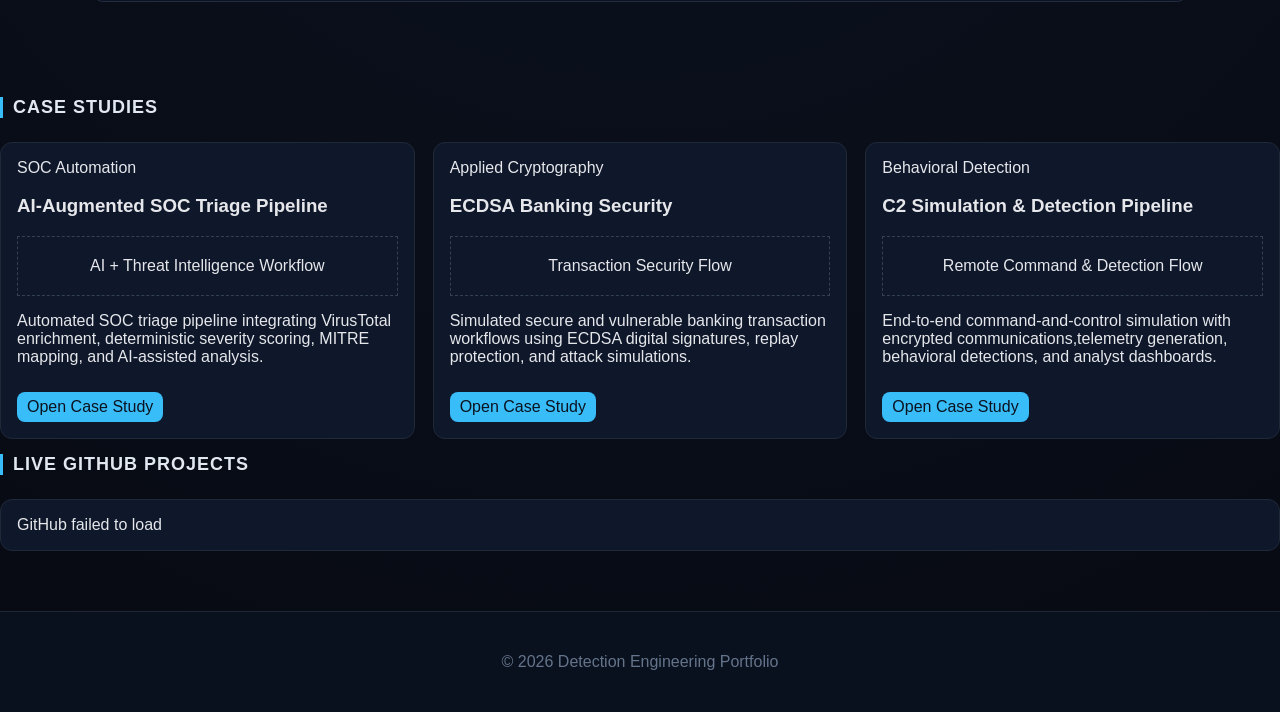
==== commit b481d245: "Update frameworks in cybersecurity description" ====
--- a/index.html
+++ b/index.html
@@ -29,7 +29,7 @@
   <p>
     I'm Ofunneka — a cybersecurity engineer with 4+ years across banking and fintech environments.
     My work starts before the SIEM. It starts with understanding the threat, modelling the attack surface,
-    mapping controls to frameworks like MITRE ATT&CK, NIST, and CIS — and then translating those security
+    mapping controls to frameworks like MITRE ATT&CK, Cyber kill chain, NIST CSF, and ISO 27001/5 — and then translating those security
     requirements into operational detections that fire on the right things.
   </p>
 
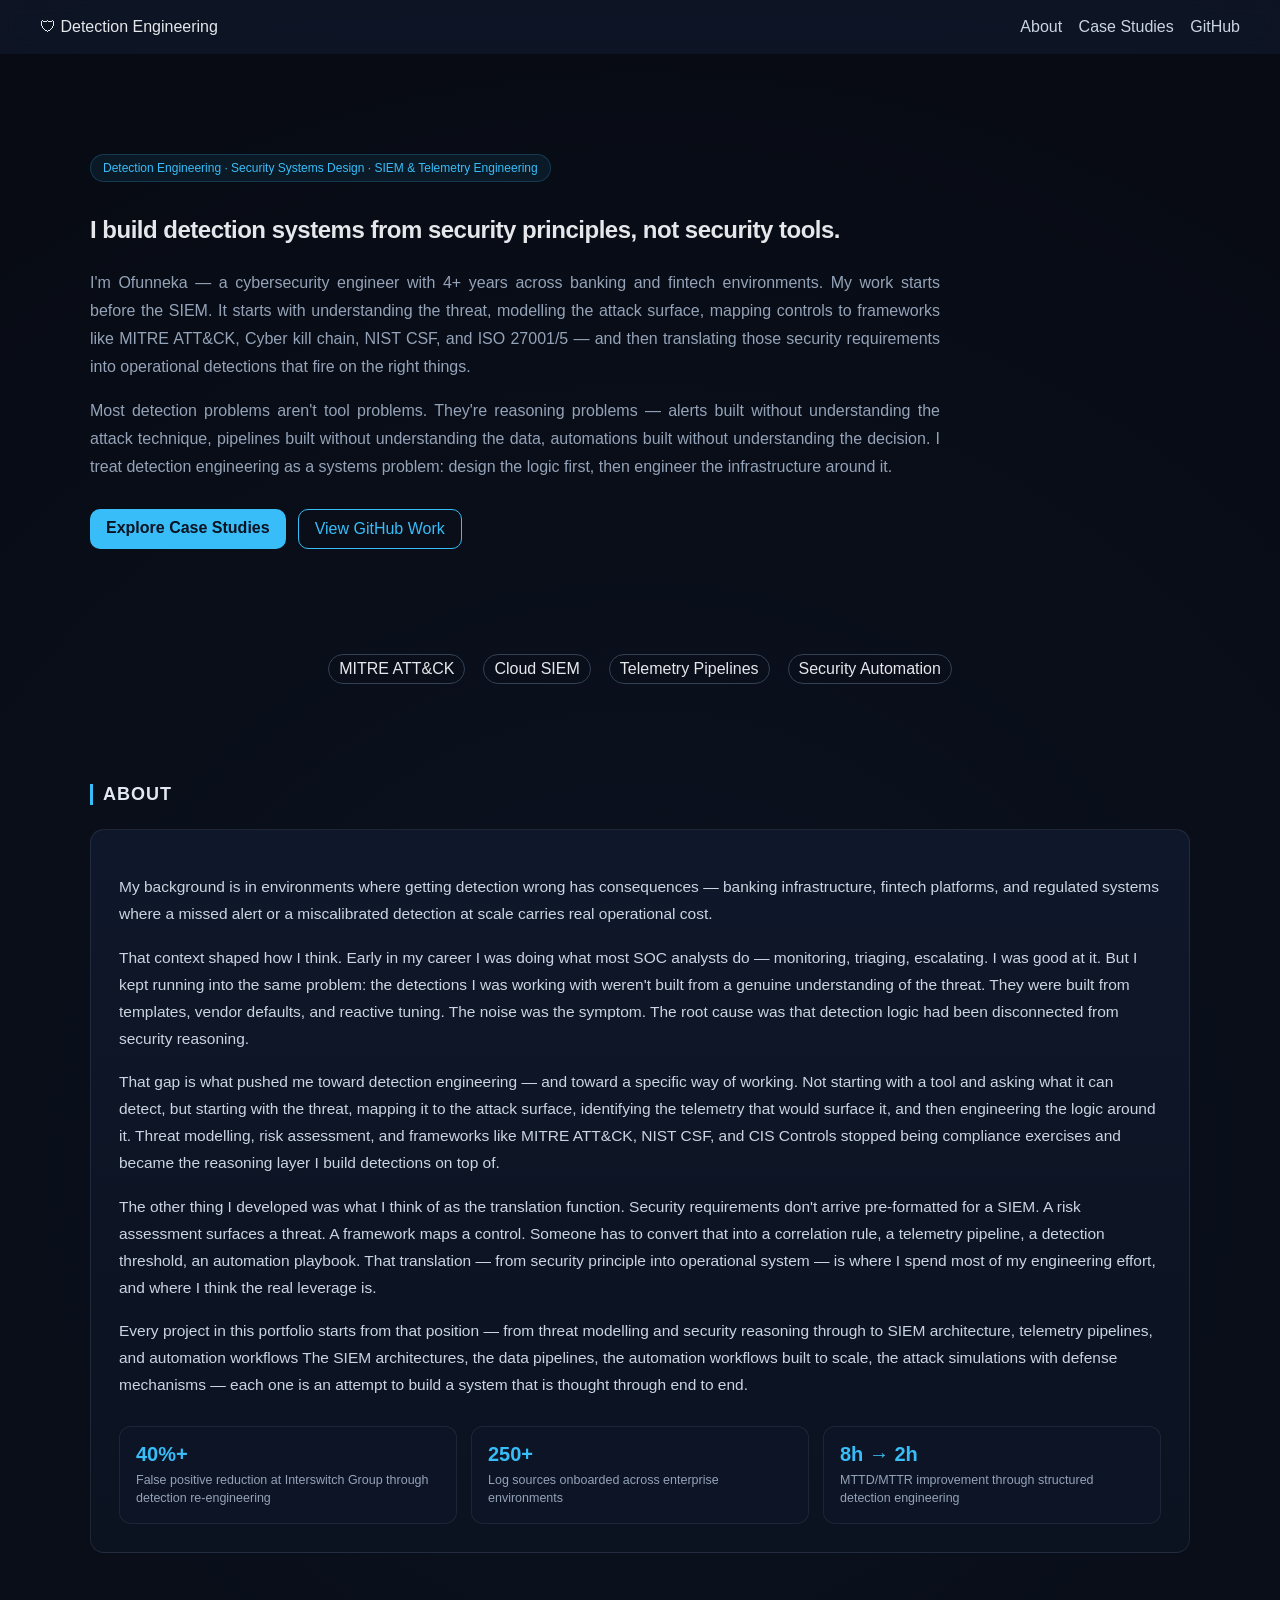
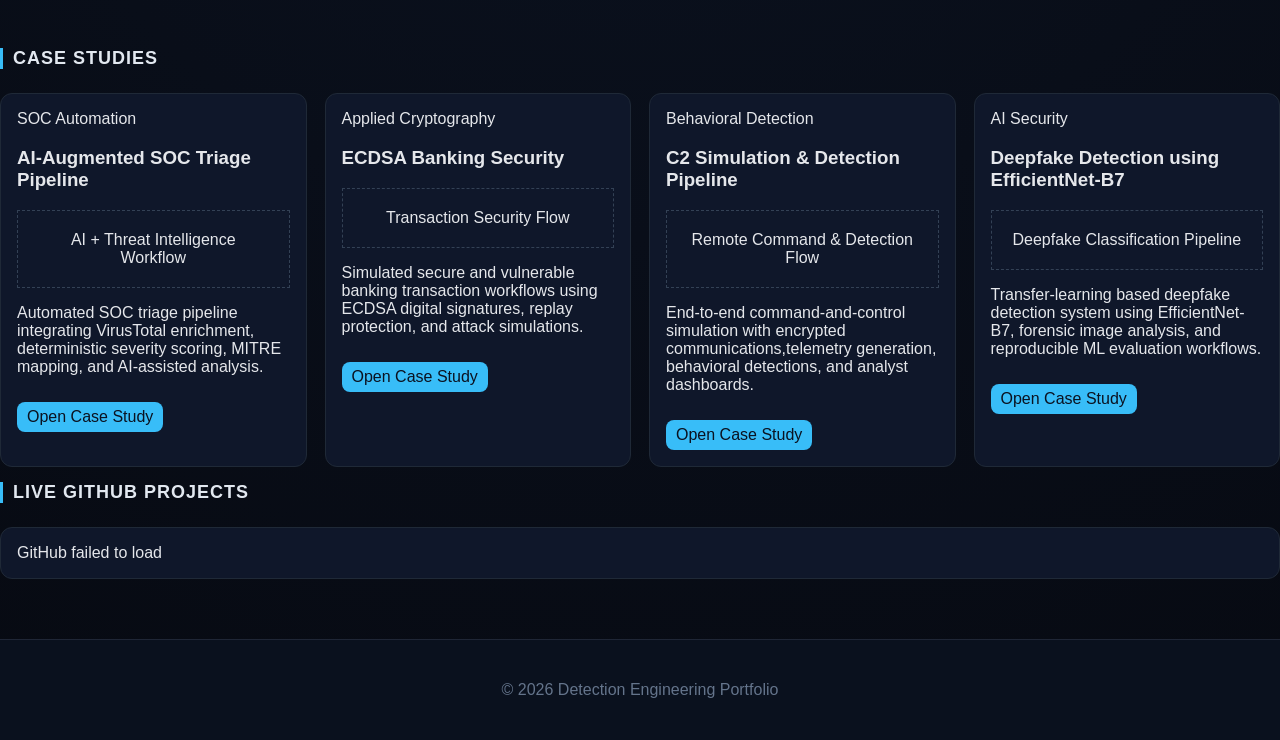
==== commit 4bdec907: "Add Deepfake Detection project card to index.html Added a new card for Deepfake Detection project wi" ====
--- a/index.html
+++ b/index.html
@@ -151,6 +151,14 @@
       <a class="card-btn" href="projects/C2-simulation-detection.html">Open Case Study</a>
     </div>
 
+    <div class="card">
+      <div class="card-tag">AI Security</div>    
+      <h3>Deepfake Detection using EfficientNet-B7</h3>    
+      <div class="card-image">Deepfake Classification Pipeline</div>
+      <p>Transfer-learning based deepfake detection system using EfficientNet-B7, forensic image analysis, and reproducible ML evaluation workflows.</p>
+      <a class="card-btn" href="projects/deepfake-detection.html">Open Case Study</a>
+    </div>
+
 
   </div>
 </section>
--- a/style.css
+++ b/style.css
@@ -37,16 +37,18 @@
     background: rgba(56, 189, 248, 0.08);
     border: 1px solid rgba(56, 189, 248, 0.2);
     margin-bottom: 18px;
+    justify-content: center;
   }
   
   /* main hero headline */
   .hero h1 {
-    font-size: 44px;
+    font-size: 24px;
     line-height: 1.2;
     font-weight: 700;
     margin-bottom: 24px;
     letter-spacing: -0.5px;
     max-width: 900px;
+    justify-content: center;
   }
   
   /* hero paragraphs */
@@ -56,8 +58,20 @@
     color: #94a3b8;
     margin-bottom: 16px;
     max-width: 850px;
-  }
-  
+    text-align: justify;
+  }
+
+  .hero-badges {
+    display: flex;
+    justify-content: center;
+    flex-wrap: wrap;
+    gap: 8px;
+    margin-top: 20px;
+  }
+
+  .hero-badges span {
+    display: inline-block;
+  }
   /* CTA buttons */
   .hero-actions {
     margin-top: 28px;
